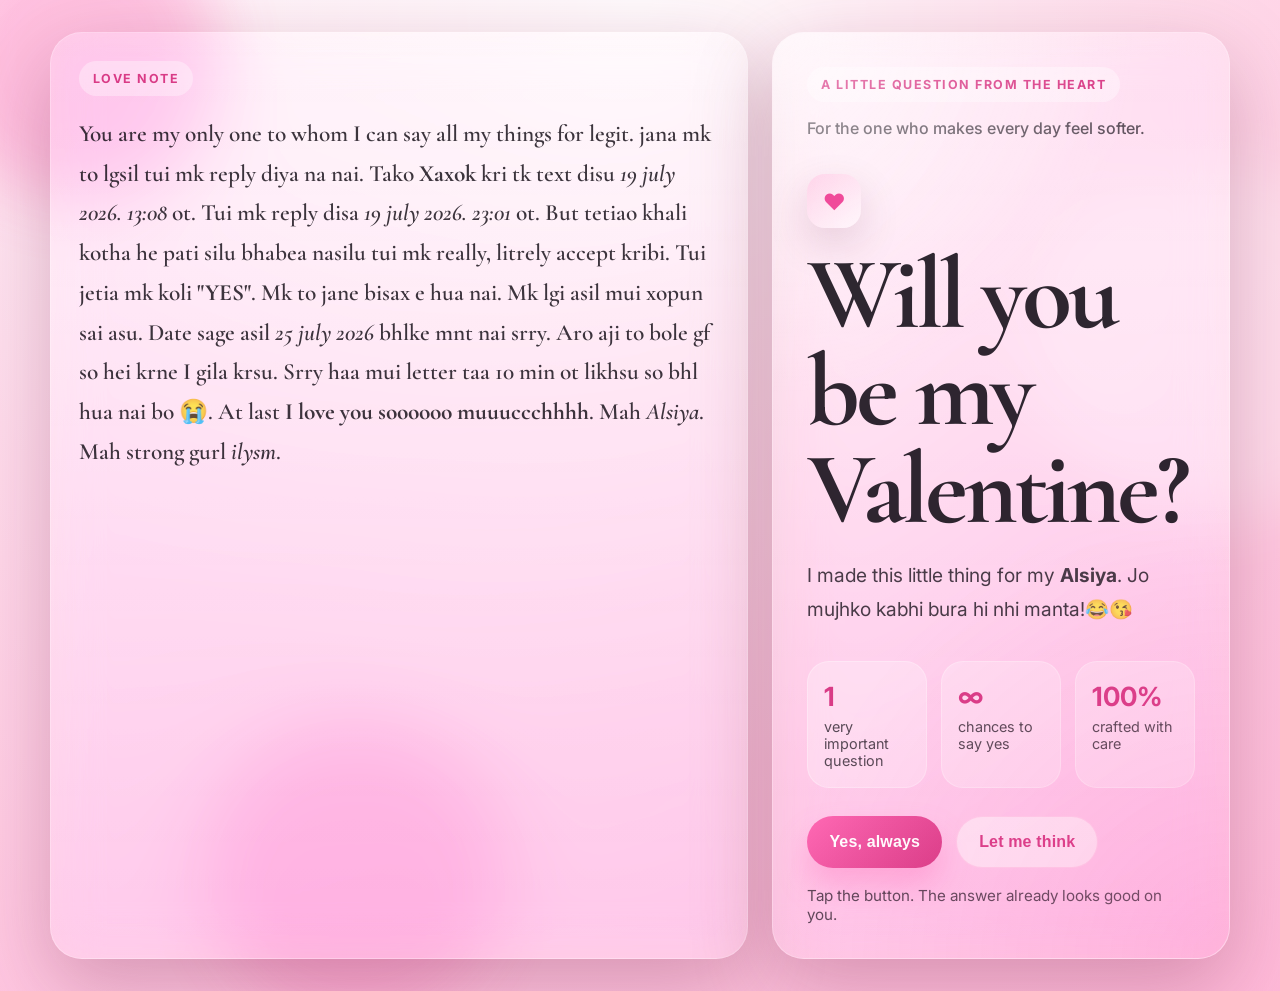
==== index.html @ ef0f83bc "feat: add valentine landing page with glassmorphism and pink gradients" ====
<!DOCTYPE html>
<html lang="en">
  <head>
    <meta charset="UTF-8" />
    <meta name="viewport" content="width=device-width, initial-scale=1.0" />
    <meta
      name="description"
      content="A premium Valentine landing page with glassmorphism, pink gradients, and an interactive proposal."
    />
    <meta name="theme-color" content="#ff69b4" />
    <title>Will You Be My Valentine?</title>
    <link rel="preconnect" href="https://fonts.googleapis.com" />
    <link rel="preconnect" href="https://fonts.gstatic.com" crossorigin />
    <link
      href="https://fonts.googleapis.com/css2?family=Cormorant+Garamond:wght@500;600;700&family=Inter:wght@400;500;600;700;800&display=swap"
      rel="stylesheet"
    />
    <link rel="stylesheet" href="styles.css" />
  </head>
  <body>
    <div class="page-shell">
      <div class="ambient ambient-one"></div>
      <div class="ambient ambient-two"></div>
      <div class="ambient ambient-three"></div>
      <div class="hearts-layer" aria-hidden="true"></div>

      <main class="hero">
        <aside class="side-stack">
          <section class="note-card glass">
            <p class="note-label">Love note</p>
            <p id="loveNote">
              You are my only one to whom I can say all my things for legit.
              jana mk to lgsil tui mk reply diya na nai.
              Tako <strong>Xaxok</strong> kri tk text disu <em>19 july 2026. 13:08</em> ot.
              Tui mk reply disa <em>19 july 2026. 23:01 </em> ot.
              But tetiao khali kotha he pati silu bhabea nasilu tui mk really, litrely accept kribi.
              Tui jetia mk koli <strong>"YES"</strong>.
              Mk to jane bisax e hua nai. Mk lgi asil mui xopun sai asu.
              Date sage asil <em>25 july 2026</em> bhlke mnt nai srry.
              Aro aji to bole gf so hei krne I gila krsu. Srry haa mui letter taa 10 min ot likhsu so bhl hua nai bo 😭.
              At last <strong>I love you soooooo muuuccchhhh</strong>. Mah <em>Alsiya</em>.
              Mah strong gurl <em>ilysm</em>.
            </p>
          </section>
        </aside>

        <section class="hero-card glass">
          <div class="eyebrow">A little question from the heart</div>
          <p class="mini-copy">For the one who makes every day feel softer.</p>

          <div class="hero-copy">
            <span class="sparkle">♥</span>
            <h1>Will you be my Valentine?</h1>
            <p class="lead">
              I made this little thing for my <b>Alsiya</b>.
              Jo mujhko kabhi bura hi nhi manta!😂😘
            </p>
          </div>

          <div class="stats">
            <div class="stat">
              <strong>1</strong>
              <span>very important question</span>
            </div>
            <div class="stat">
              <strong>∞</strong>
              <span>chances to say yes</span>
            </div>
            <div class="stat">
              <strong>100%</strong>
              <span>crafted with care</span>
            </div>
          </div>

          <div class="actions">
            <button class="btn btn-primary" id="yesBtn">Yes, always</button>
            <button class="btn btn-secondary" id="maybeBtn">Let me think</button>
          </div>

          <p class="hint" id="hintText">
            Tap the button. The answer already looks good on you.
          </p>
        </section>
      </main>
    </div>

    <div class="toast" id="toast" aria-live="polite" aria-atomic="true"></div>
    <div class="confetti-layer" aria-hidden="true" id="confettiLayer"></div>

    <script src="script.js"></script>
  </body>
</html>
---- styles.css ----
:root {
  --pink: #ff69b4;
  --pink-100: #fff0f7;
  --pink-200: #ffd2e8;
  --pink-300: #ffafd2;
  --pink-400: #ff8ec0;
  --pink-500: #ff69b4;
  --pink-600: #f04a9a;
  --pink-700: #d93b86;
  --white: #ffffff;
  --black: #110b14;
  --ink: rgba(17, 11, 20, 0.88);
  --glass: rgba(255, 255, 255, 0.16);
  --glass-strong: rgba(255, 255, 255, 0.24);
  --border: rgba(255, 255, 255, 0.24);
  --shadow: 0 28px 80px rgba(108, 17, 62, 0.28);
  --shadow-soft: 0 16px 40px rgba(108, 17, 62, 0.16);
}

* {
  box-sizing: border-box;
}

html {
  scroll-behavior: smooth;
}

body {
  margin: 0;
  min-height: 100vh;
  font-family: "Inter", sans-serif;
  color: var(--black);
  background:
    radial-gradient(circle at top, rgba(255, 255, 255, 0.8), rgba(255, 255, 255, 0.15) 32%, rgba(255, 105, 180, 0.12) 65%, rgba(255, 105, 180, 0.22) 100%),
    linear-gradient(135deg, #fff7fb 0%, #ffe2ee 40%, #ffd0e3 100%);
  overflow-x: hidden;
}

.page-shell {
  position: relative;
  min-height: 100vh;
  padding: 32px;
  isolation: isolate;
}

.ambient {
  position: fixed;
  inset: auto;
  border-radius: 999px;
  filter: blur(32px);
  opacity: 0.75;
  pointer-events: none;
  z-index: -2;
}

.ambient-one {
  width: 280px;
  height: 280px;
  top: -80px;
  left: -60px;
  background: rgba(255, 105, 180, 0.45);
}

.ambient-two {
  width: 360px;
  height: 360px;
  top: 18%;
  right: -110px;
  background: rgba(255, 255, 255, 0.45);
}

.ambient-three {
  width: 300px;
  height: 300px;
  bottom: -120px;
  left: 16%;
  background: rgba(240, 74, 154, 0.28);
}

.hearts-layer,
.confetti-layer {
  position: fixed;
  inset: 0;
  pointer-events: none;
  z-index: -1;
  overflow: hidden;
}

.heart {
  position: absolute;
  bottom: -40px;
  color: rgba(255, 105, 180, 0.55);
  font-size: 18px;
  animation: float-up linear forwards;
  text-shadow: 0 0 16px rgba(255, 255, 255, 0.4);
}

@keyframes float-up {
  0% {
    transform: translate3d(0, 0, 0) scale(0.85) rotate(0deg);
    opacity: 0;
  }
  10% {
    opacity: 1;
  }
  100% {
    transform: translate3d(var(--drift), -120vh, 0) scale(1.35) rotate(24deg);
    opacity: 0;
  }
}

.hero {
  width: min(1180px, 100%);
  margin: 0 auto;
  min-height: calc(100vh - 64px);
  display: grid;
  grid-template-columns: 1.45fr 0.95fr;
  gap: 24px;
  align-items: stretch;
}

.glass {
  background: linear-gradient(180deg, var(--glass-strong), var(--glass));
  border: 1px solid var(--border);
  box-shadow: var(--shadow);
  backdrop-filter: blur(24px) saturate(160%);
  -webkit-backdrop-filter: blur(24px) saturate(160%);
}

.hero-card,
.note-card,
.gallery {
  border-radius: 32px;
}

.hero-card {
  padding: 34px;
  display: flex;
  flex-direction: column;
  justify-content: space-between;
  min-height: 100%;
  position: relative;
  overflow: hidden;
}

.hero-card::before {
  content: "";
  position: absolute;
  inset: 0;
  background:
    radial-gradient(circle at top left, rgba(255, 255, 255, 0.4), transparent 35%),
    radial-gradient(circle at bottom right, rgba(255, 105, 180, 0.18), transparent 44%);
  pointer-events: none;
}

.eyebrow,
.note-label {
  width: fit-content;
  padding: 10px 14px;
  border-radius: 999px;
  background: rgba(255, 255, 255, 0.34);
  color: var(--pink-700);
  font-size: 0.78rem;
  font-weight: 700;
  letter-spacing: 0.12em;
  text-transform: uppercase;
}

.mini-copy {
  margin: 16px 0 0;
  color: rgba(17, 11, 20, 0.66);
  font-weight: 500;
}

.hero-copy {
  margin-top: 36px;
  position: relative;
  max-width: 640px;
}

.sparkle {
  display: inline-flex;
  width: 54px;
  height: 54px;
  align-items: center;
  justify-content: center;
  margin-bottom: 18px;
  border-radius: 18px;
  background: linear-gradient(145deg, rgba(255, 105, 180, 0.2), rgba(255, 255, 255, 0.5));
  color: var(--pink-600);
  font-size: 1.4rem;
  box-shadow: var(--shadow-soft);
}

h1,
h2 {
  margin: 0;
  font-family: "Cormorant Garamond", serif;
  line-height: 0.95;
  letter-spacing: -0.04em;
}

h1 {
  font-size: clamp(3.6rem, 8vw, 7.4rem);
  color: var(--ink);
  max-width: 11ch;
}

.lead {
  margin: 20px 0 0;
  max-width: 34rem;
  color: rgba(17, 11, 20, 0.76);
  font-size: clamp(1.02rem, 1.8vw, 1.2rem);
  line-height: 1.8;
}

.stats {
  margin-top: 34px;
  display: grid;
  grid-template-columns: repeat(3, minmax(0, 1fr));
  gap: 14px;
}

.stat {
  padding: 18px 16px;
  border-radius: 22px;
  background: rgba(255, 255, 255, 0.26);
  border: 1px solid rgba(255, 255, 255, 0.28);
}

.stat strong {
  display: block;
  font-size: 1.65rem;
  color: var(--pink-700);
}

.stat span {
  display: block;
  margin-top: 6px;
  font-size: 0.9rem;
  color: rgba(17, 11, 20, 0.7);
}

.actions {
  margin-top: 28px;
  display: flex;
  flex-wrap: wrap;
  gap: 14px;
}

.btn {
  appearance: none;
  border: none;
  border-radius: 999px;
  padding: 16px 22px;
  font-size: 1rem;
  font-weight: 700;
  letter-spacing: 0.01em;
  cursor: pointer;
  transition:
    transform 180ms ease,
    box-shadow 180ms ease,
    background 180ms ease,
    color 180ms ease;
}

.btn:hover {
  transform: translateY(-2px);
}

.btn:active {
  transform: translateY(0);
}

.btn-primary {
  color: var(--white);
  background: linear-gradient(135deg, var(--pink-500), var(--pink-700));
  box-shadow: 0 18px 30px rgba(255, 105, 180, 0.35);
}

.btn-secondary {
  color: var(--pink-700);
  background: rgba(255, 255, 255, 0.5);
  border: 1px solid rgba(255, 105, 180, 0.18);
}

.hint {
  margin: 18px 0 0;
  color: rgba(17, 11, 20, 0.68);
  font-size: 0.95rem;
}

.side-stack {
  display: grid;
  gap: 24px;
}

.note-card {
  padding: 28px;
}

.note-card p {
  margin: 0;
}

#loveNote {
  margin-top: 18px;
  color: rgba(17, 11, 20, 0.82);
  font-size: clamp(1.18rem, 2vw, 1.46rem);
  line-height: 1.7;
  font-family: "Cormorant Garamond", serif;
  font-weight: 600;
}

.gallery {
  padding: 24px;
}

.gallery-top {
  display: flex;
  justify-content: space-between;
  gap: 12px;
  color: rgba(17, 11, 20, 0.58);
  font-size: 0.82rem;
  letter-spacing: 0.12em;
  text-transform: uppercase;
}

.cards-grid {
  margin-top: 18px;
  display: grid;
  gap: 14px;
}

.mini-card {
  padding: 18px;
  border-radius: 22px;
  background: rgba(255, 255, 255, 0.26);
  border: 1px solid rgba(255, 255, 255, 0.28);
}

.mini-icon {
  display: inline-flex;
  margin-bottom: 14px;
  color: var(--pink-600);
}

.mini-card h2 {
  font-size: 2.1rem;
  color: var(--ink);
}

.mini-card p {
  margin: 8px 0 0;
  color: rgba(17, 11, 20, 0.72);
  line-height: 1.7;
}

.toast {
  position: fixed;
  left: 50%;
  bottom: 26px;
  transform: translateX(-50%) translateY(20px);
  padding: 14px 18px;
  border-radius: 999px;
  background: rgba(17, 11, 20, 0.82);
  color: var(--white);
  font-weight: 600;
  letter-spacing: 0.01em;
  box-shadow: var(--shadow-soft);
  opacity: 0;
  transition:
    opacity 240ms ease,
    transform 240ms ease;
  z-index: 20;
}

.toast.show {
  opacity: 1;
  transform: translateX(-50%) translateY(0);
}

.confetti {
  position: absolute;
  width: 12px;
  height: 12px;
  border-radius: 50%;
  background: var(--pink-500);
  box-shadow: 0 0 16px rgba(255, 255, 255, 0.48);
  animation: burst 900ms ease-out forwards;
}

@keyframes burst {
  0% {
    transform: translate3d(0, 0, 0) scale(0.4);
    opacity: 1;
  }
  100% {
    transform: translate3d(var(--dx), var(--dy), 0) scale(0.1);
    opacity: 0;
  }
}

@media (max-width: 980px) {
  .page-shell {
    padding: 18px;
  }

  .hero {
    grid-template-columns: 1fr;
    min-height: auto;
  }

  .hero-card {
    min-height: auto;
    padding: 24px;
  }

  .stats {
    grid-template-columns: 1fr;
  }

  .gallery-top {
    flex-direction: column;
  }
}

@media (max-width: 640px) {
  h1 {
    font-size: clamp(3rem, 16vw, 4.3rem);
  }

  .lead {
    font-size: 1rem;
  }

  .hero-card,
  .note-card,
  .gallery {
    border-radius: 26px;
  }

  .btn {
    width: 100%;
    justify-content: center;
  }
}
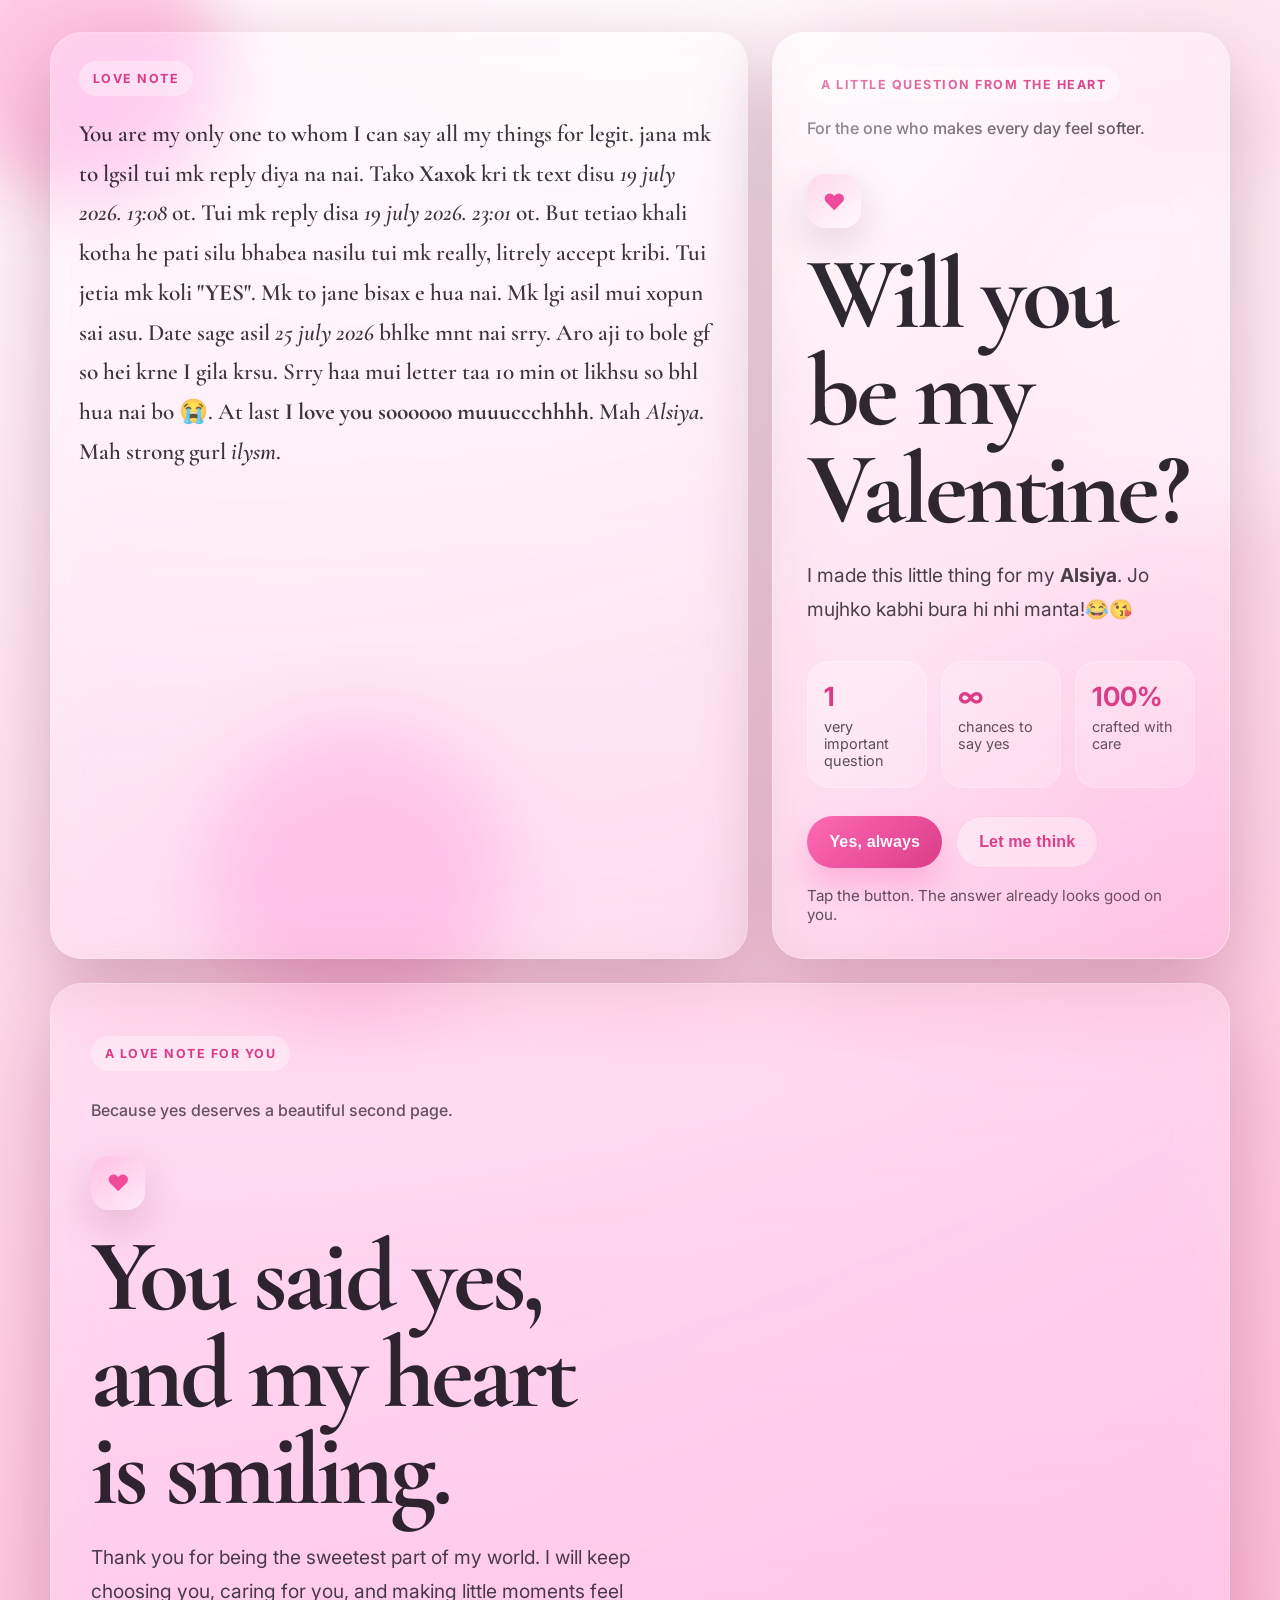
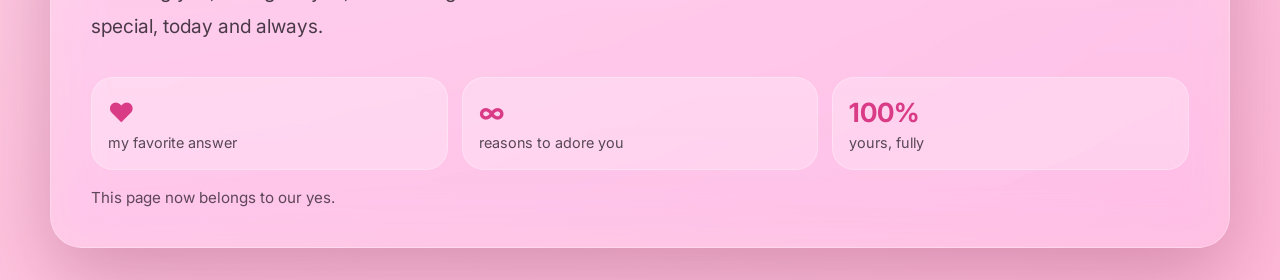
==== commit 3492b163: "feat: Add reply page on yes click" ====
--- a/index.html
+++ b/index.html
@@ -82,6 +82,40 @@
           </p>
         </section>
       </main>
+
+      <section class="reply-page glass" id="replyPage" hidden>
+        <div class="reply-shell">
+          <p class="eyebrow">A love note for you</p>
+          <p class="mini-copy">Because yes deserves a beautiful second page.</p>
+
+          <div class="hero-copy">
+            <span class="sparkle">♥</span>
+            <h1>You said yes, and my heart is smiling.</h1>
+            <p class="lead">
+              Thank you for being the sweetest part of my world.
+              I will keep choosing you, caring for you, and making little
+              moments feel special, today and always.
+            </p>
+          </div>
+
+          <div class="stats">
+            <div class="stat">
+              <strong>♥</strong>
+              <span>my favorite answer</span>
+            </div>
+            <div class="stat">
+              <strong>∞</strong>
+              <span>reasons to adore you</span>
+            </div>
+            <div class="stat">
+              <strong>100%</strong>
+              <span>yours, fully</span>
+            </div>
+          </div>
+
+          <p class="hint">This page now belongs to our yes.</p>
+        </div>
+      </section>
     </div>
 
     <div class="toast" id="toast" aria-live="polite" aria-atomic="true"></div>
--- a/styles.css
+++ b/styles.css
@@ -119,6 +119,22 @@
   align-items: stretch;
 }
 
+.reply-page {
+  width: min(1180px, 100%);
+  min-height: calc(100vh - 64px);
+  margin: 24px auto 0;
+  border-radius: 32px;
+  display: flex;
+}
+
+.reply-shell {
+  width: 100%;
+  padding: 40px;
+  display: flex;
+  flex-direction: column;
+  justify-content: center;
+}
+
 .glass {
   background: linear-gradient(180deg, var(--glass-strong), var(--glass));
   border: 1px solid var(--border);
@@ -411,8 +427,16 @@
     min-height: auto;
   }
 
+  .reply-page {
+    min-height: auto;
+  }
+
   .hero-card {
     min-height: auto;
+    padding: 24px;
+  }
+
+  .reply-shell {
     padding: 24px;
   }
 
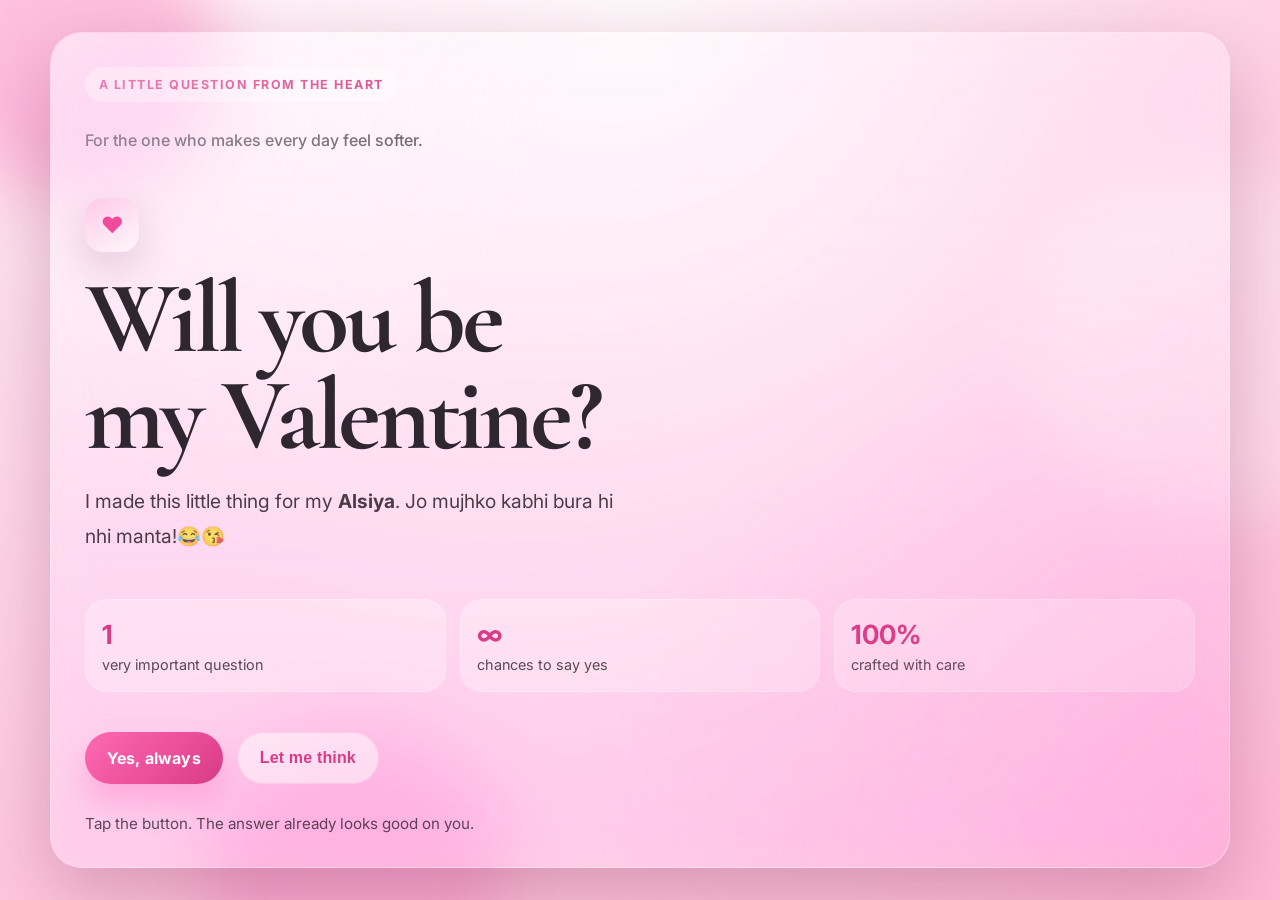
==== commit 2ac6563f: "feat: add note page with prefetch, loader and home UI updates" ====
--- a/index.html
+++ b/index.html
@@ -15,9 +15,10 @@
       href="https://fonts.googleapis.com/css2?family=Cormorant+Garamond:wght@500;600;700&family=Inter:wght@400;500;600;700;800&display=swap"
       rel="stylesheet"
     />
+    <link rel="prefetch" href="note.html" as="document" />
     <link rel="stylesheet" href="styles.css" />
   </head>
-  <body>
+  <body class="page-home">
     <div class="page-shell">
       <div class="ambient ambient-one"></div>
       <div class="ambient ambient-two"></div>
@@ -25,25 +26,6 @@
       <div class="hearts-layer" aria-hidden="true"></div>
 
       <main class="hero">
-        <aside class="side-stack">
-          <section class="note-card glass">
-            <p class="note-label">Love note</p>
-            <p id="loveNote">
-              You are my only one to whom I can say all my things for legit.
-              jana mk to lgsil tui mk reply diya na nai.
-              Tako <strong>Xaxok</strong> kri tk text disu <em>19 july 2026. 13:08</em> ot.
-              Tui mk reply disa <em>19 july 2026. 23:01 </em> ot.
-              But tetiao khali kotha he pati silu bhabea nasilu tui mk really, litrely accept kribi.
-              Tui jetia mk koli <strong>"YES"</strong>.
-              Mk to jane bisax e hua nai. Mk lgi asil mui xopun sai asu.
-              Date sage asil <em>25 july 2026</em> bhlke mnt nai srry.
-              Aro aji to bole gf so hei krne I gila krsu. Srry haa mui letter taa 10 min ot likhsu so bhl hua nai bo 😭.
-              At last <strong>I love you soooooo muuuccchhhh</strong>. Mah <em>Alsiya</em>.
-              Mah strong gurl <em>ilysm</em>.
-            </p>
-          </section>
-        </aside>
-
         <section class="hero-card glass">
           <div class="eyebrow">A little question from the heart</div>
           <p class="mini-copy">For the one who makes every day feel softer.</p>
@@ -73,7 +55,7 @@
           </div>
 
           <div class="actions">
-            <button class="btn btn-primary" id="yesBtn">Yes, always</button>
+            <a class="btn btn-primary" id="yesBtn" href="note.html">Yes, always</a>
             <button class="btn btn-secondary" id="maybeBtn">Let me think</button>
           </div>
 
@@ -82,44 +64,20 @@
           </p>
         </section>
       </main>
-
-      <section class="reply-page glass" id="replyPage" hidden>
-        <div class="reply-shell">
-          <p class="eyebrow">A love note for you</p>
-          <p class="mini-copy">Because yes deserves a beautiful second page.</p>
-
-          <div class="hero-copy">
-            <span class="sparkle">♥</span>
-            <h1>You said yes, and my heart is smiling.</h1>
-            <p class="lead">
-              Thank you for being the sweetest part of my world.
-              I will keep choosing you, caring for you, and making little
-              moments feel special, today and always.
-            </p>
-          </div>
-
-          <div class="stats">
-            <div class="stat">
-              <strong>♥</strong>
-              <span>my favorite answer</span>
-            </div>
-            <div class="stat">
-              <strong>∞</strong>
-              <span>reasons to adore you</span>
-            </div>
-            <div class="stat">
-              <strong>100%</strong>
-              <span>yours, fully</span>
-            </div>
-          </div>
-
-          <p class="hint">This page now belongs to our yes.</p>
-        </div>
-      </section>
     </div>
 
     <div class="toast" id="toast" aria-live="polite" aria-atomic="true"></div>
     <div class="confetti-layer" aria-hidden="true" id="confettiLayer"></div>
+    <div class="page-loader" id="pageLoader" aria-hidden="true">
+      <div class="loader-card glass">
+        <div class="loader-heart">♥</div>
+        <p class="loader-title">Loading your love note</p>
+        <p class="loader-subtitle">Just a tiny second, making it extra cute.</p>
+        <div class="loader-bar">
+          <span></span>
+        </div>
+      </div>
+    </div>
 
     <script src="script.js"></script>
   </body>
--- a/styles.css
+++ b/styles.css
@@ -114,25 +114,9 @@
   margin: 0 auto;
   min-height: calc(100vh - 64px);
   display: grid;
-  grid-template-columns: 1.45fr 0.95fr;
+  grid-template-columns: 1fr;
   gap: 24px;
   align-items: stretch;
-}
-
-.reply-page {
-  width: min(1180px, 100%);
-  min-height: calc(100vh - 64px);
-  margin: 24px auto 0;
-  border-radius: 32px;
-  display: flex;
-}
-
-.reply-shell {
-  width: 100%;
-  padding: 40px;
-  display: flex;
-  flex-direction: column;
-  justify-content: center;
 }
 
 .glass {
@@ -265,6 +249,9 @@
 }
 
 .btn {
+  display: inline-flex;
+  align-items: center;
+  justify-content: center;
   appearance: none;
   border: none;
   border-radius: 999px;
@@ -273,6 +260,7 @@
   font-weight: 700;
   letter-spacing: 0.01em;
   cursor: pointer;
+  text-decoration: none;
   transition:
     transform 180ms ease,
     box-shadow 180ms ease,
@@ -304,11 +292,6 @@
   margin: 18px 0 0;
   color: rgba(17, 11, 20, 0.68);
   font-size: 0.95rem;
-}
-
-.side-stack {
-  display: grid;
-  gap: 24px;
 }
 
 .note-card {
@@ -396,6 +379,118 @@
   transform: translateX(-50%) translateY(0);
 }
 
+.page-loader {
+  position: fixed;
+  inset: 0;
+  display: grid;
+  place-items: center;
+  padding: 24px;
+  background: rgba(255, 247, 251, 0.34);
+  backdrop-filter: blur(14px) saturate(140%);
+  -webkit-backdrop-filter: blur(14px) saturate(140%);
+  opacity: 0;
+  visibility: hidden;
+  transition:
+    opacity 220ms ease,
+    visibility 220ms ease;
+  z-index: 30;
+}
+
+.page-loader.show {
+  opacity: 1;
+  visibility: visible;
+}
+
+.loader-card {
+  width: min(420px, 100%);
+  padding: 28px 30px 24px;
+  border-radius: 28px;
+  text-align: center;
+}
+
+.loader-heart {
+  width: 64px;
+  height: 64px;
+  margin: 0 auto 14px;
+  border-radius: 22px;
+  display: grid;
+  place-items: center;
+  background: linear-gradient(135deg, var(--pink-500), var(--pink-700));
+  color: var(--white);
+  font-size: 1.6rem;
+  box-shadow: 0 18px 32px rgba(255, 105, 180, 0.32);
+  animation: loader-breathe 900ms ease-in-out infinite alternate;
+}
+
+.loader-title {
+  margin: 0;
+  font-family: "Cormorant Garamond", serif;
+  font-size: 2.2rem;
+  line-height: 1;
+  color: var(--ink);
+}
+
+.loader-subtitle {
+  margin: 10px 0 0;
+  color: rgba(17, 11, 20, 0.72);
+  line-height: 1.6;
+}
+
+.loader-bar {
+  position: relative;
+  height: 10px;
+  margin-top: 20px;
+  border-radius: 999px;
+  background: rgba(255, 105, 180, 0.12);
+  overflow: hidden;
+}
+
+.loader-bar span {
+  position: absolute;
+  inset: 0;
+  width: 38%;
+  border-radius: inherit;
+  background: linear-gradient(90deg, var(--pink-300), var(--pink-500), var(--pink-700));
+  animation: loader-slide 1s ease-in-out infinite;
+}
+
+body.page-note .hero {
+  animation: note-fade-in 560ms ease both;
+}
+
+.love-page .hero-card {
+  animation: note-fade-in 560ms ease both;
+}
+
+@keyframes loader-breathe {
+  from {
+    transform: translateY(0) scale(0.98);
+  }
+  to {
+    transform: translateY(-3px) scale(1.04);
+  }
+}
+
+@keyframes loader-slide {
+  0% {
+    transform: translateX(-120%);
+  }
+  100% {
+    transform: translateX(260%);
+  }
+}
+
+@keyframes note-fade-in {
+  from {
+    opacity: 0;
+    transform: translateY(18px) scale(0.985);
+  }
+  to {
+    opacity: 1;
+    transform: translateY(0) scale(1);
+  }
+}
+
 .confetti {
   position: absolute;
   width: 12px;
@@ -423,11 +518,10 @@
   }
 
   .hero {
-    grid-template-columns: 1fr;
     min-height: auto;
   }
 
-  .reply-page {
+  .love-page {
     min-height: auto;
   }
 
@@ -436,16 +530,8 @@
     padding: 24px;
   }
 
-  .reply-shell {
-    padding: 24px;
-  }
-
   .stats {
     grid-template-columns: 1fr;
-  }
-
-  .gallery-top {
-    flex-direction: column;
   }
 }
 
@@ -468,4 +554,8 @@
     width: 100%;
     justify-content: center;
   }
-}
+
+  .loader-card {
+    padding: 24px 22px 20px;
+  }
+}
